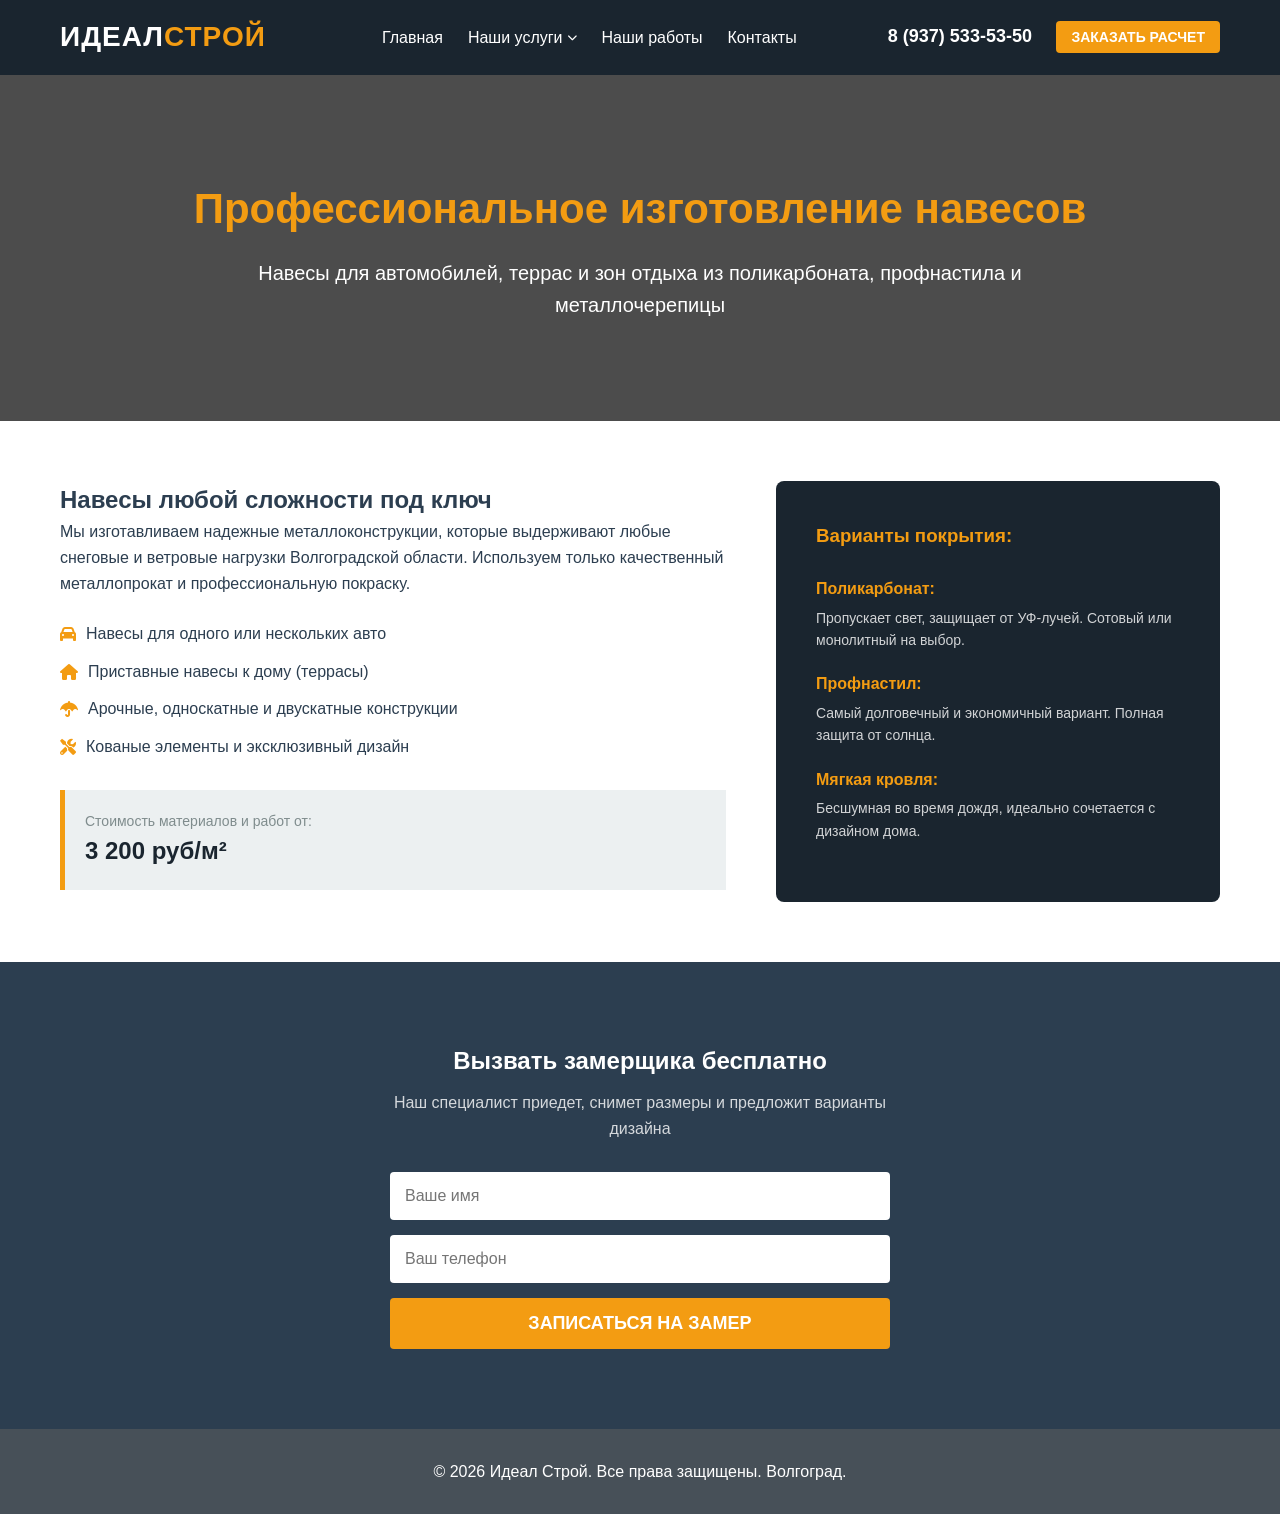
==== canopies.html @ d71247dc "Add files via upload" ====
<!DOCTYPE html>
<html lang="ru">
<head>
    <meta charset="UTF-8">
    <meta name="viewport" content="width=device-width, initial-scale=1.0">
    <title>Изготовление навесов в Волгограде | Идеал Строй</title>
    <link rel="stylesheet" href="css/style.css">
    <link rel="stylesheet" href="https://cdnjs.cloudflare.com/ajax/libs/font-awesome/6.0.0/css/all.min.css">
</head>
<body>

<header>
    <div class="container">
        <div class="header-content">
            <div class="logo">ИДЕАЛ<span>СТРОЙ</span></div>
            <nav>
                <ul class="nav-links">
                    <li><a href="index.html">Главная</a></li>
                    <li class="dropdown">
                        <a href="index.html#services" class="dropbtn">Наши услуги <i class="fas fa-chevron-down"></i></a>
                        <ul class="dropdown-content">
                            <li><a href="hangars.html">Ангары</a></li>
                            <li><a href="canopies.html">Навесы</a></li>
                            <li><a href="gates.html">Откатные ворота</a></li>
                            <li><a href="structures.html">Металлоконструкции</a></li>
                        </ul>
                    </li>
                    <li><a href="index.html#portfolio">Наши работы</a></li>
                    <li><a href="index.html#contacts">Контакты</a></li>
                </ul>
            </nav>
            <div class="header-contacts">
                <a href="tel:+79375335350" class="phone">8 (937) 533-53-50</a>
                <button class="btn btn-small">Заказать расчет</button>
            </div>
        </div>
    </div>
</header>

<main>
    <section class="service-hero" style="background: linear-gradient(rgba(0,0,0,0.7), rgba(0,0,0,0.7)), url('https://images.unsplash.com/photo-1590059392653-333e616230f8?q=80&w=2070&auto=format&fit=crop') center/cover;">
        <div class="container">
            <h1>Профессиональное изготовление навесов</h1>
            <p>Навесы для автомобилей, террас и зон отдыха из поликарбоната, профнастила и металлочерепицы</p>
        </div>
    </section>

    <section class="service-details">
        <div class="container">
            <div class="details-grid">
                <div class="details-text">
                    <h2>Навесы любой сложности под ключ</h2>
                    <p>Мы изготавливаем надежные металлоконструкции, которые выдерживают любые снеговые и ветровые нагрузки Волгоградской области. Используем только качественный металлопрокат и профессиональную покраску.</p>
                    
                    <ul class="check-list">
                        <li><i class="fas fa-car"></i> Навесы для одного или нескольких авто</li>
                        <li><i class="fas fa-home"></i> Приставные навесы к дому (террасы)</li>
                        <li><i class="fas fa-umbrella"></i> Арочные, односкатные и двускатные конструкции</li>
                        <li><i class="fas fa-tools"></i> Кованые элементы и эксклюзивный дизайн</li>
                    </ul>

                    <div class="price-box">
                        <span>Стоимость материалов и работ от:</span>
                        <strong>3 200 руб/м²</strong>
                    </div>
                </div>
                
                <div class="details-info-card">
                    <h3>Варианты покрытия:</h3>
                    <div class="info-item">
                        <strong>Поликарбонат:</strong>
                        <p>Пропускает свет, защищает от УФ-лучей. Сотовый или монолитный на выбор.</p>
                    </div>
                    <div class="info-item">
                        <strong>Профнастил:</strong>
                        <p>Самый долговечный и экономичный вариант. Полная защита от солнца.</p>
                    </div>
                    <div class="info-item">
                        <strong>Мягкая кровля:</strong>
                        <p>Бесшумная во время дождя, идеально сочетается с дизайном дома.</p>
                    </div>
                </div>
            </div>
        </div>
    </section>

    <section id="contacts" class="cta-form">
        <div class="container">
            <div class="form-wrapper">
                <h2>Вызвать замерщика бесплатно</h2>
                <p>Наш специалист приедет, снимет размеры и предложит варианты дизайна</p>
                <form id="mainForm">
                    <input type="text" name="name" placeholder="Ваше имя" required>
                    <input type="tel" name="phone" placeholder="Ваш телефон" required>
                    <button type="submit" class="btn btn-block">Записаться на замер</button>
                </form>
            </div>
        </div>
    </section>
</main>

<footer>
    <div class="container">
        <p>&copy; 2026 Идеал Строй. Все права защищены. Волгоград.</p>
    </div>
</footer>

<script src="js/script.js"></script>
</body>
</html>
---- css/style.css ----
:root {
    --primary: #f39c12;    /* Строительный оранжевый */
    --dark: #2c3e50;       /* Глубокий серый */
    --black: #1a252f;      /* Почти черный */
    --light: #ecf0f1;      /* Светлый фон */
    --white: #ffffff;
    --transition: 0.3s ease;
}

* { box-sizing: border-box; margin: 0; padding: 0; }
body { font-family: 'Segoe UI', Tahoma, Geneva, Verdana, sans-serif; line-height: 1.6; color: var(--dark); background: var(--white); overflow-x: hidden; }
.container { max-width: 1200px; margin: 0 auto; padding: 0 20px; }
a { text-decoration: none; color: inherit; }
ul { list-style: none; }

/* Кнопки */
.btn {
    display: inline-block;
    padding: 12px 30px;
    background: var(--primary);
    color: var(--white);
    border: none;
    border-radius: 4px;
    cursor: pointer;
    font-weight: bold;
    text-transform: uppercase;
    transition: var(--transition);
}
.btn:hover { background: #e67e22; transform: translateY(-2px); }
.btn-outline { background: transparent; border: 2px solid var(--white); }
.btn-outline:hover { background: var(--white); color: var(--dark); }
.btn-small { padding: 8px 15px; font-size: 14px; }
.btn-block { width: 100%; padding: 15px; font-size: 18px; }

/* Шапка */
header { background: var(--black); color: var(--white); padding: 15px 0; position: sticky; top: 0; z-index: 1000; }
.header-content { display: flex; justify-content: space-between; align-items: center; }
.logo { font-size: 28px; font-weight: 900; letter-spacing: 1px; }
.logo span { color: var(--primary); }
nav ul { display: flex; }
nav ul li { margin-left: 25px; }
nav ul li a:hover { color: var(--primary); }
.phone { font-size: 18px; font-weight: bold; margin-right: 20px; }

/* Hero Section */
.hero {
    background: linear-gradient(rgba(0,0,0,0.7), rgba(0,0,0,0.7)), url('https://images.unsplash.com/photo-1504307651254-35680f356dfd?auto=format&fit=crop&w=1350&q=80');
    background-size: cover;
    background-position: center;
    height: 80vh;
    display: flex;
    align-items: center;
    color: var(--white);
}
.hero h1 { font-size: 56px; line-height: 1.2; margin-bottom: 20px; }
.hero h1 span { color: var(--primary); }
.hero p { font-size: 20px; max-width: 600px; margin-bottom: 30px; opacity: 0.9; }
.hero-btns .btn { margin-right: 15px; }

/* Features */
.features { padding: 60px 0; background: var(--light); margin-top: -50px; position: relative; z-index: 10; }
.features-grid { display: grid; grid-template-columns: repeat(auto-fit, minmax(250px, 1fr)); gap: 30px; }
.feature-item { background: var(--white); padding: 30px; text-align: center; box-shadow: 0 10px 30px rgba(0,0,0,0.05); border-radius: 8px; }
.feature-item i { font-size: 40px; color: var(--primary); margin-bottom: 20px; }

/* Services */
.services { padding: 80px 0; }
.section-title { text-align: center; font-size: 36px; margin-bottom: 50px; position: relative; padding-bottom: 15px; }
.section-title::after { content: ''; width: 60px; height: 4px; background: var(--primary); position: absolute; bottom: 0; left: 50%; transform: translateX(-50%); }
.services-grid { display: grid; grid-template-columns: repeat(auto-fit, minmax(300px, 1fr)); gap: 30px; }
.service-card { background: var(--white); border-radius: 8px; overflow: hidden; box-shadow: 0 5px 15px rgba(0,0,0,0.1); transition: var(--transition); }
.service-card:hover { transform: translateY(-10px); }
.service-img { height: 200px; background-size: cover; background-position: center; background-color: #ddd; }
.service-info { padding: 25px; }
.service-info h3 { margin-bottom: 15px; color: var(--black); }

/* Form */
.cta-form { padding: 80px 0; background: var(--dark); color: var(--white); }
.form-wrapper { max-width: 500px; margin: 0 auto; text-align: center; }
.form-wrapper h2 { margin-bottom: 10px; }
.form-wrapper p { margin-bottom: 30px; opacity: 0.8; }
input { width: 100%; padding: 15px; margin-bottom: 15px; border: none; border-radius: 4px; font-size: 16px; }

footer { background: var(--black); color: var(--white); padding: 30px 0; text-align: center; opacity: 0.8; }

/* Адаптивность */
@media (max-width: 768px) {
    nav, .header-contacts .btn { display: none; }
    .hero h1 { font-size: 36px; }
}

/* Выпадающее меню */
.nav-links {
    display: flex;
    align-items: center;
}

.dropdown {
    position: relative;
    display: inline-block;
}

.dropbtn {
    display: flex;
    align-items: center;
    gap: 5px;
}

.dropdown-content {
    display: none;
    position: absolute;
    background-color: var(--black);
    min-width: 220px;
    box-shadow: 0px 8px 16px 0px rgba(0,0,0,0.5);
    z-index: 1;
    top: 100%;
    left: 0;
    padding: 10px 0;
    border-top: 3px solid var(--primary);
}

.dropdown-content li {
    margin: 0 !important; /* Убираем отступы для вложенных пунктов */
}

.dropdown-content li a {
    color: white;
    padding: 12px 20px;
    text-decoration: none;
    display: block;
    font-size: 14px;
    transition: var(--transition);
}

.dropdown-content li a:hover {
    background-color: var(--dark);
    color: var(--primary);
}

/* Показываем меню при наведении */
.dropdown:hover .dropdown-content {
    display: block;
}

/* Иконка стрелочки */
.fa-chevron-down {
    font-size: 10px;
    transition: var(--transition);
}

.dropdown:hover .fa-chevron-down {
    transform: rotate(180deg);
    color: var(--primary);
}

/* Адаптивность для мобильных */
@media (max-width: 768px) {
    .dropdown-content {
        position: static;
        display: block;
        background: none;
        box-shadow: none;
        padding-left: 20px;
    }
}

/* Стили для страниц услуг */
.service-hero {
    padding: 100px 0;
    text-align: center;
    color: white;
}
.service-hero h1 { font-size: 42px; margin-bottom: 15px; color: var(--primary); }
.service-hero p { font-size: 20px; max-width: 800px; margin: 0 auto; }

.service-details { padding: 60px 0; }
.details-grid { display: grid; grid-template-columns: 1.5fr 1fr; gap: 50px; }

.check-list { margin: 25px 0; }
.check-list li { margin-bottom: 12px; display: flex; align-items: center; gap: 10px; font-weight: 500; }
.check-list i { color: var(--primary); }

.price-box { background: var(--light); padding: 20px; border-left: 5px solid var(--primary); margin-top: 30px; }
.price-box span { display: block; font-size: 14px; color: #7f8c8d; }
.price-box strong { font-size: 24px; color: var(--black); }

.details-info-card { background: var(--black); color: white; padding: 40px; border-radius: 8px; }
.details-info-card h3 { margin-bottom: 25px; color: var(--primary); }
.info-item { margin-bottom: 20px; }
.info-item strong { color: var(--primary); display: block; margin-bottom: 5px; }
.info-item p { font-size: 14px; opacity: 0.8; }

@media (max-width: 768px) {
    .details-grid { grid-template-columns: 1fr; }
    .service-hero h1 { font-size: 28px; }
}

/* --- МОБИЛЬНОЕ МЕНЮ (Добавить в конец файла) --- */

/* Скрываем бургер на десктопе */
.menu-toggle {
    display: none;
    flex-direction: column;
    justify-content: space-between;
    width: 30px;
    height: 21px;
    cursor: pointer;
    z-index: 1001;
}

.menu-toggle .bar {
    height: 3px;
    width: 100%;
    background-color: var(--white);
    border-radius: 10px;
    transition: all 0.3s ease;
}

@media (max-width: 992px) {
    .menu-toggle { display: flex; }

    /* Прячем обычное меню и превращаем его в выпадающую панель */
    .nav-menu {
        position: fixed;
        top: 0;
        right: -100%; /* Спрятано справа */
        width: 100%;
        height: 100vh;
        background-color: var(--black);
        display: flex;
        flex-direction: column;
        align-items: center;
        justify-content: center;
        transition: 0.5s;
        z-index: 1000;
    }

    .nav-menu.active {
        right: 0; /* Показываем при клике */
    }

    .nav-links {
        flex-direction: column;
        align-items: center;
    }

    .nav-links li {
        margin: 20px 0;
    }

    .nav-links li a {
        font-size: 24px;
    }

    /* Адаптация контактов */
    .header-contacts .phone {
        display: none; /* Скрываем текст номера, чтобы не теснил логотип */
    }
    
    /* Выпадающий список в мобилке */
    .dropdown-content {
        position: static;
        display: none;
        background: #222;
        text-align: center;
        box-shadow: none;
    }
    .dropdown.active .dropdown-content {
        display: block;
    }

    /* Анимация бургера в крестик */
    #mobile-menu.is-active .bar:nth-child(2) { opacity: 0; }
    #mobile-menu.is-active .bar:nth-child(1) { transform: translateY(9px) rotate(45deg); }
    #mobile-menu.is-active .bar:nth-child(3) { transform: translateY(-9px) rotate(-45deg); }
}

@media (max-width: 768px) {
    .hero h1 { font-size: 28px; }
    .services-grid { grid-template-columns: 1fr; } /* Услуги в одну колонку */
    .details-grid { grid-template-columns: 1fr; } /* Детали услуг в одну колонку */
}
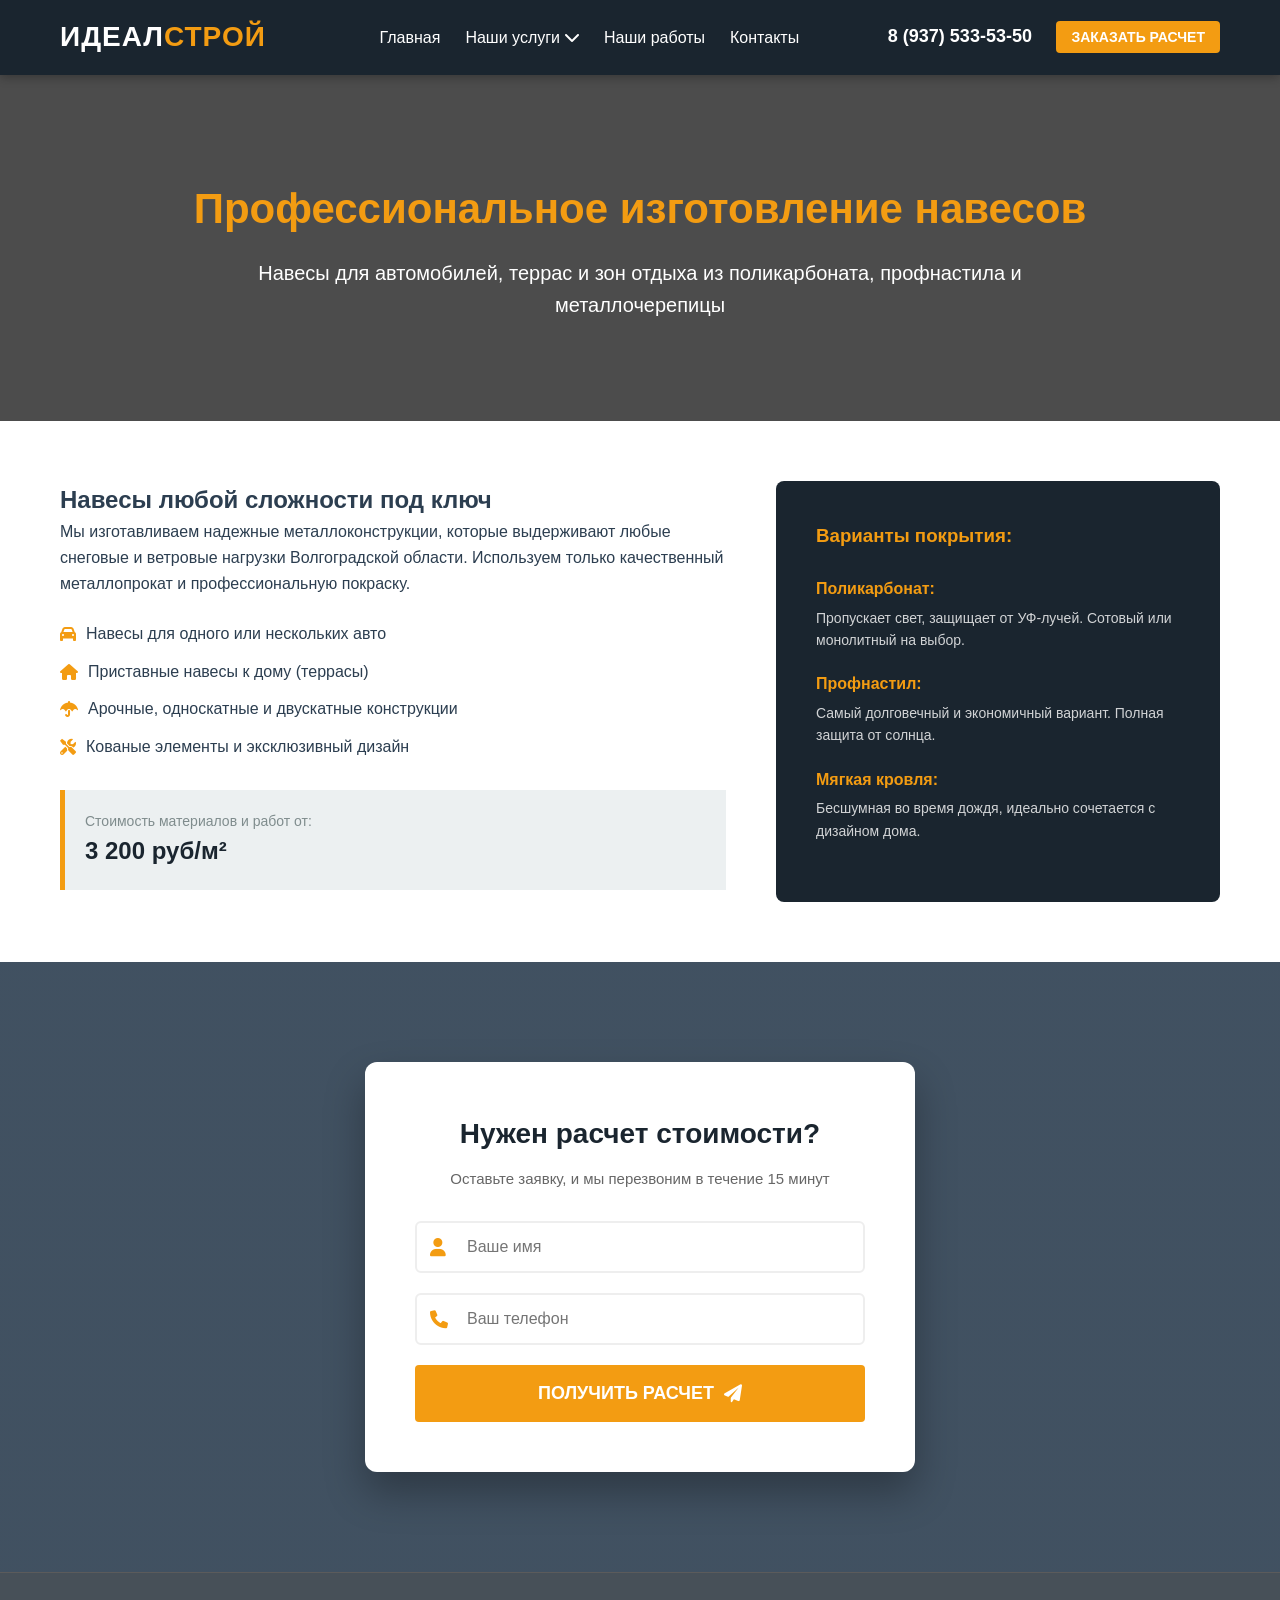
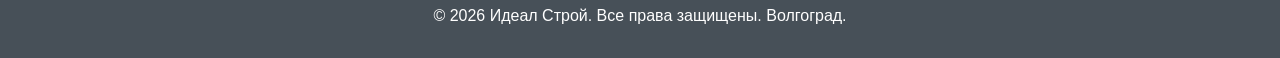
==== commit 7a4f8b8f: "1" ====
--- a/canopies.html
+++ b/canopies.html
@@ -38,7 +38,7 @@
 </header>
 
 <main>
-    <section class="service-hero" style="background: linear-gradient(rgba(0,0,0,0.7), rgba(0,0,0,0.7)), url('https://images.unsplash.com/photo-1590059392653-333e616230f8?q=80&w=2070&auto=format&fit=crop') center/cover;">
+    <section class="service-hero" style="background: linear-gradient(rgba(0,0,0,0.7), rgba(0,0,0,0.7)), url('images/service2.jpg') center/cover;">
         <div class="container">
             <h1>Профессиональное изготовление навесов</h1>
             <p>Навесы для автомобилей, террас и зон отдыха из поликарбоната, профнастила и металлочерепицы</p>
@@ -86,13 +86,21 @@
 
     <section id="contacts" class="cta-form">
         <div class="container">
-            <div class="form-wrapper">
-                <h2>Вызвать замерщика бесплатно</h2>
-                <p>Наш специалист приедет, снимет размеры и предложит варианты дизайна</p>
+            <div class="form-card">
+                <div class="form-header">
+                    <h2>Нужен расчет стоимости?</h2>
+                    <p>Оставьте заявку, и мы перезвоним в течение 15 минут</p>
+                </div>
                 <form id="mainForm">
-                    <input type="text" name="name" placeholder="Ваше имя" required>
-                    <input type="tel" name="phone" placeholder="Ваш телефон" required>
-                    <button type="submit" class="btn btn-block">Записаться на замер</button>
+                    <div class="input-group">
+                        <i class="fas fa-user"></i>
+                        <input type="text" name="name" placeholder="Ваше имя" required>
+                    </div>
+                    <div class="input-group">
+                        <i class="fas fa-phone"></i>
+                        <input type="tel" name="phone" placeholder="Ваш телефон" required>
+                    </div>
+                    <button type="submit" class="btn btn-block">Получить расчет <i class="fas fa-paper-plane"></i></button>
                 </form>
             </div>
         </div>
--- a/css/style.css
+++ b/css/style.css
@@ -15,7 +15,10 @@
 
 /* Кнопки */
 .btn {
-    display: inline-block;
+    display: inline-flex;
+    align-items: center;
+    justify-content: center;
+    gap: 10px;
     padding: 12px 30px;
     background: var(--primary);
     color: var(--white);
@@ -26,14 +29,14 @@
     text-transform: uppercase;
     transition: var(--transition);
 }
-.btn:hover { background: #e67e22; transform: translateY(-2px); }
+.btn:hover { background: #e67e22; transform: translateY(-2px); box-shadow: 0 5px 15px rgba(243, 156, 18, 0.3); }
 .btn-outline { background: transparent; border: 2px solid var(--white); }
 .btn-outline:hover { background: var(--white); color: var(--dark); }
 .btn-small { padding: 8px 15px; font-size: 14px; }
-.btn-block { width: 100%; padding: 15px; font-size: 18px; }
+.btn-block { width: 100%; padding: 18px; font-size: 18px; }
 
 /* Шапка */
-header { background: var(--black); color: var(--white); padding: 15px 0; position: sticky; top: 0; z-index: 1000; }
+header { background: var(--black); color: var(--white); padding: 15px 0; position: sticky; top: 0; z-index: 1000; box-shadow: 0 2px 10px rgba(0,0,0,0.3); }
 .header-content { display: flex; justify-content: space-between; align-items: center; }
 .logo { font-size: 28px; font-weight: 900; letter-spacing: 1px; }
 .logo span { color: var(--primary); }
@@ -42,9 +45,9 @@
 nav ul li a:hover { color: var(--primary); }
 .phone { font-size: 18px; font-weight: bold; margin-right: 20px; }
 
-/* Hero Section */
+/* Hero Section - ОБНОВЛЕНО: картинка из папки */
 .hero {
-    background: linear-gradient(rgba(0,0,0,0.7), rgba(0,0,0,0.7)), url('https://images.unsplash.com/photo-1504307651254-35680f356dfd?auto=format&fit=crop&w=1350&q=80');
+    background: linear-gradient(rgba(0,0,0,0.6), rgba(0,0,0,0.6)), url('../images/hero-bg.jpg');
     background-size: cover;
     background-position: center;
     height: 80vh;
@@ -60,108 +63,82 @@
 /* Features */
 .features { padding: 60px 0; background: var(--light); margin-top: -50px; position: relative; z-index: 10; }
 .features-grid { display: grid; grid-template-columns: repeat(auto-fit, minmax(250px, 1fr)); gap: 30px; }
-.feature-item { background: var(--white); padding: 30px; text-align: center; box-shadow: 0 10px 30px rgba(0,0,0,0.05); border-radius: 8px; }
+.feature-item { background: var(--white); padding: 30px; text-align: center; box-shadow: 0 10px 30px rgba(0,0,0,0.05); border-radius: 8px; border-bottom: 3px solid transparent; transition: var(--transition); }
+.feature-item:hover { border-bottom-color: var(--primary); transform: translateY(-5px); }
 .feature-item i { font-size: 40px; color: var(--primary); margin-bottom: 20px; }
 
-/* Services */
+/* Services - ОБНОВЛЕНО: сетка под 4 элемента */
 .services { padding: 80px 0; }
 .section-title { text-align: center; font-size: 36px; margin-bottom: 50px; position: relative; padding-bottom: 15px; }
 .section-title::after { content: ''; width: 60px; height: 4px; background: var(--primary); position: absolute; bottom: 0; left: 50%; transform: translateX(-50%); }
-.services-grid { display: grid; grid-template-columns: repeat(auto-fit, minmax(300px, 1fr)); gap: 30px; }
-.service-card { background: var(--white); border-radius: 8px; overflow: hidden; box-shadow: 0 5px 15px rgba(0,0,0,0.1); transition: var(--transition); }
-.service-card:hover { transform: translateY(-10px); }
+
+.services-grid { 
+    display: grid; 
+    grid-template-columns: repeat(auto-fit, minmax(260px, 1fr)); 
+    gap: 25px; 
+}
+
+.service-card { background: var(--white); border-radius: 8px; overflow: hidden; box-shadow: 0 5px 15px rgba(0,0,0,0.1); transition: var(--transition); border: 1px solid #eee; }
+.service-card:hover { transform: translateY(-10px); box-shadow: 0 15px 30px rgba(0,0,0,0.15); }
 .service-img { height: 200px; background-size: cover; background-position: center; background-color: #ddd; }
 .service-info { padding: 25px; }
-.service-info h3 { margin-bottom: 15px; color: var(--black); }
-
-/* Form */
-.cta-form { padding: 80px 0; background: var(--dark); color: var(--white); }
-.form-wrapper { max-width: 500px; margin: 0 auto; text-align: center; }
-.form-wrapper h2 { margin-bottom: 10px; }
-.form-wrapper p { margin-bottom: 30px; opacity: 0.8; }
-input { width: 100%; padding: 15px; margin-bottom: 15px; border: none; border-radius: 4px; font-size: 16px; }
-
-footer { background: var(--black); color: var(--white); padding: 30px 0; text-align: center; opacity: 0.8; }
-
-/* Адаптивность */
-@media (max-width: 768px) {
-    nav, .header-contacts .btn { display: none; }
-    .hero h1 { font-size: 36px; }
-}
-
-/* Выпадающее меню */
-.nav-links {
-    display: flex;
-    align-items: center;
-}
-
-.dropdown {
-    position: relative;
-    display: inline-block;
-}
-
-.dropbtn {
-    display: flex;
-    align-items: center;
-    gap: 5px;
-}
-
-.dropdown-content {
-    display: none;
-    position: absolute;
-    background-color: var(--black);
-    min-width: 220px;
-    box-shadow: 0px 8px 16px 0px rgba(0,0,0,0.5);
-    z-index: 1;
-    top: 100%;
-    left: 0;
-    padding: 10px 0;
-    border-top: 3px solid var(--primary);
-}
-
-.dropdown-content li {
-    margin: 0 !important; /* Убираем отступы для вложенных пунктов */
-}
-
-.dropdown-content li a {
-    color: white;
-    padding: 12px 20px;
-    text-decoration: none;
-    display: block;
-    font-size: 14px;
+.service-info h3 { margin-bottom: 15px; color: var(--black); font-size: 20px; }
+
+/* Form - ОБНОВЛЕНО: Дизайн карточки формы */
+.cta-form { padding: 100px 0; background: linear-gradient(rgba(44, 62, 80, 0.9), rgba(44, 62, 80, 0.9)), url('../images/form-bg.jpg'); background-size: cover; color: var(--white); }
+.form-card { 
+    max-width: 550px; 
+    margin: 0 auto; 
+    background: var(--white); 
+    padding: 50px; 
+    border-radius: 12px; 
+    box-shadow: 0 20px 40px rgba(0,0,0,0.3);
+    color: var(--black);
+}
+.form-header { text-align: center; margin-bottom: 30px; }
+.form-header h2 { font-size: 28px; margin-bottom: 10px; }
+.form-header p { color: #666; font-size: 15px; }
+
+.input-group { position: relative; margin-bottom: 20px; }
+.input-group i { 
+    position: absolute; 
+    left: 15px; 
+    top: 50%; 
+    transform: translateY(-50%); 
+    color: var(--primary); 
+    font-size: 18px;
+}
+.input-group input { 
+    width: 100%; 
+    padding: 15px 15px 15px 50px; 
+    border: 2px solid #eee; 
+    border-radius: 6px; 
+    font-size: 16px; 
     transition: var(--transition);
 }
-
-.dropdown-content li a:hover {
-    background-color: var(--dark);
-    color: var(--primary);
-}
-
-/* Показываем меню при наведении */
-.dropdown:hover .dropdown-content {
-    display: block;
-}
-
-/* Иконка стрелочки */
-.fa-chevron-down {
-    font-size: 10px;
-    transition: var(--transition);
-}
-
-.dropdown:hover .fa-chevron-down {
-    transform: rotate(180deg);
-    color: var(--primary);
-}
-
-/* Адаптивность для мобильных */
-@media (max-width: 768px) {
-    .dropdown-content {
-        position: static;
-        display: block;
-        background: none;
-        box-shadow: none;
-        padding-left: 20px;
-    }
+.input-group input:focus { border-color: var(--primary); outline: none; box-shadow: 0 0 10px rgba(243, 156, 18, 0.1); }
+
+footer { background: var(--black); color: var(--white); padding: 30px 0; text-align: center; opacity: 0.8; border-top: 1px solid #333; }
+
+/* Выпадающее меню и мобилка (без изменений) */
+.nav-links { display: flex; align-items: center; }
+.dropdown { position: relative; display: inline-block; }
+.dropbtn { display: flex; align-items: center; gap: 5px; }
+.dropdown-content { display: none; position: absolute; background-color: var(--black); min-width: 220px; z-index: 1; top: 100%; left: 0; padding: 10px 0; border-top: 3px solid var(--primary); }
+.dropdown-content li a { color: white; padding: 12px 20px; display: block; font-size: 14px; }
+.dropdown-content li a:hover { background-color: var(--dark); color: var(--primary); }
+.dropdown:hover .dropdown-content { display: block; }
+
+@media (max-width: 992px) {
+    .menu-toggle { display: flex; }
+    .nav-menu { position: fixed; top: 0; right: -100%; width: 100%; height: 100vh; background-color: var(--black); display: flex; flex-direction: column; align-items: center; justify-content: center; transition: 0.5s; z-index: 1000; }
+    .nav-menu.active { right: 0; }
+    .nav-links { flex-direction: column; }
+    .nav-links li { margin: 20px 0; }
+    .nav-links li a { font-size: 24px; }
+    .header-contacts .phone { display: none; }
+    .hero h1 { font-size: 38px; }
+    .form-card { padding: 30px; margin: 0 15px; }
 }
 
 /* Стили для страниц услуг */
